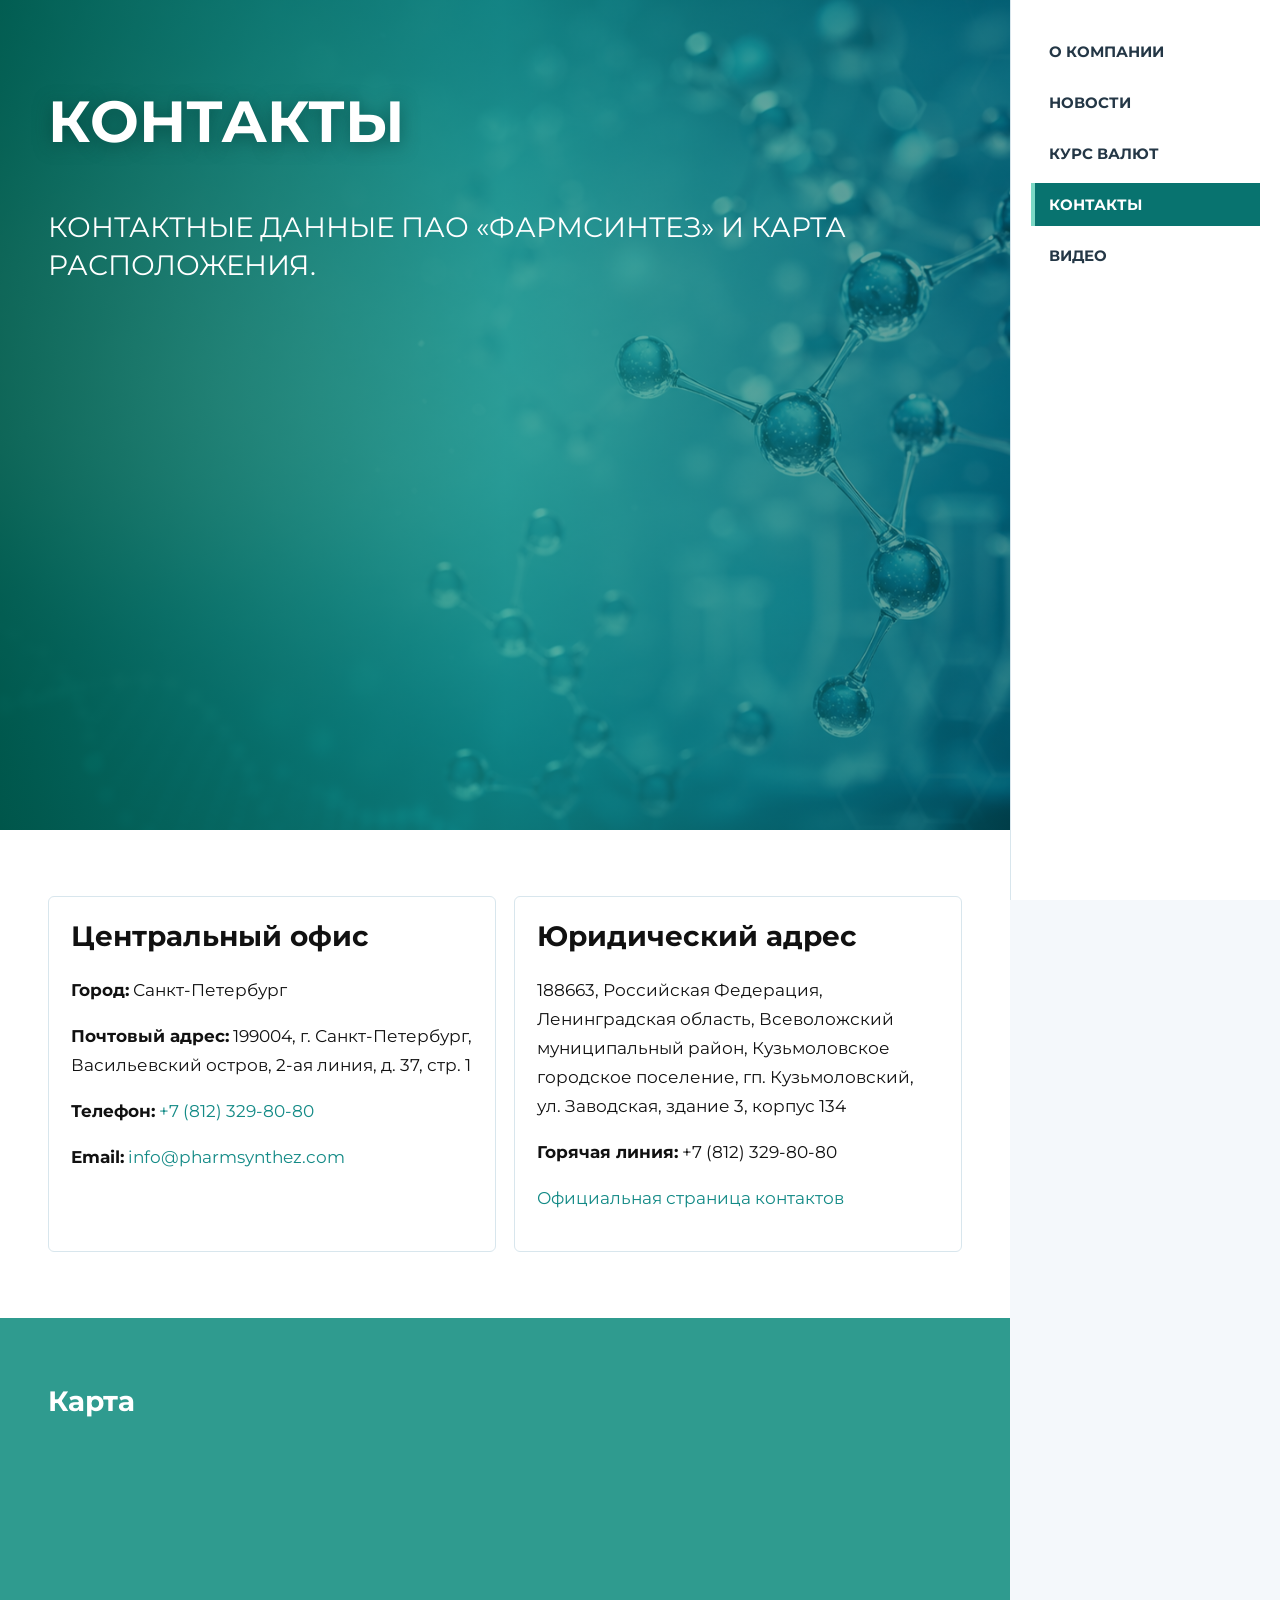
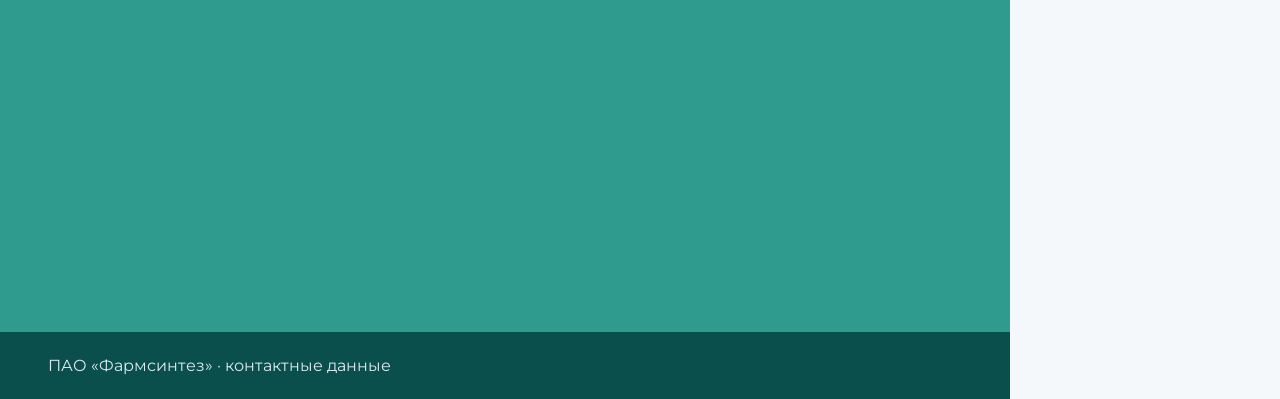
==== contacts.html @ b26e0d27 "готово" ====
<!DOCTYPE html>
<html lang="ru">
<head>
    <meta charset="UTF-8">
    <meta name="viewport" content="width=device-width, initial-scale=1.0">
    <title>Фармсинтез — контакты</title>
    <link rel="preconnect" href="https://fonts.googleapis.com">
    <link rel="preconnect" href="https://fonts.gstatic.com" crossorigin>
    <link href="https://fonts.googleapis.com/css2?family=Montserrat:wght@400;500;600;700;800&display=swap" rel="stylesheet">
    <link rel="stylesheet" href="main.css">
    <link rel="icon" type="image/png" sizes="32x32" href="favicon-32x32.png">
    <link rel="icon" type="image/png" sizes="16x16" href="favicon-16x16.png">
</head>
<body>
    <div class="container">
        <main>
            <section class="hero">
                <h1>Контакты</h1>
                <p class="lead">Контактные данные ПАО «Фармсинтез» и карта расположения.</p>
            </section>

            <section class="info-section">
                <div class="section-inner contact-grid">
                <div class="card">
                    <h2>Центральный офис</h2>
                    <p><strong>Город:</strong> Санкт-Петербург</p>
                    <p><strong>Почтовый адрес:</strong> 199004, г. Санкт-Петербург, Васильевский остров, 2-ая линия, д. 37, стр. 1</p>
                    <p><strong>Телефон:</strong> <a href="tel:+78123298080">+7 (812) 329-80-80</a></p>
                    <p><strong>Email:</strong> <a href="mailto:info@pharmsynthez.com">info@pharmsynthez.com</a></p>
                </div>

                <div class="card">
                    <h2>Юридический адрес</h2>
                    <p>188663, Российская Федерация, Ленинградская область, Всеволожский муниципальный район, Кузьмоловское городское поселение, гп. Кузьмоловский, ул. Заводская, здание 3, корпус 134</p>
                    <p><strong>Горячая линия:</strong> +7 (812) 329-80-80</p>
                    <p><a href="https://pharmsynthez.com/kontakty/" target="_blank">Официальная страница контактов</a></p>
                </div>
                </div>
            </section>

            <section class="info-section section-accent">
                <div class="section-inner">
                <h2>Карта</h2>
                <iframe class="map" src="https://yandex.ru/map-widget/v1/?text=199004%2C%20%D0%A1%D0%B0%D0%BD%D0%BA%D1%82-%D0%9F%D0%B5%D1%82%D0%B5%D1%80%D0%B1%D1%83%D1%80%D0%B3%2C%20%D0%92%D0%B0%D1%81%D0%B8%D0%BB%D1%8C%D0%B5%D0%B2%D1%81%D0%BA%D0%B8%D0%B9%20%D0%BE%D1%81%D1%82%D1%80%D0%BE%D0%B2%2C%202-%D0%B0%D1%8F%20%D0%BB%D0%B8%D0%BD%D0%B8%D1%8F%2C%2037&z=15"></iframe>
                </div>
            </section>
        </main>

        <nav class="menu">
            <a href="index.html">О компании</a>
            <a href="news.html">Новости</a>
            <a href="currency.html">Курс валют</a>
            <a class="active" href="contacts.html">Контакты</a>
            <a href="video.html">Видео</a>
        </nav>
    </div>

    <footer>ПАО «Фармсинтез» · контактные данные</footer>
</body>
</html>
---- main.css ----
* {
    box-sizing: border-box;
}

html {
    scroll-behavior: smooth;
}

body {
    margin: 0;
    padding-right: 270px;
    font-family: "Montserrat", Arial, sans-serif;
    background: #f4f8fb;
    color: #243746;
}

a {
    color: #138a86;
    text-decoration: none;
}

a:hover {
    color: #0d6f6c;
    text-decoration: underline;
}

h1, h2, h3 {
    margin-top: 0;
}

h1 {
    font-family: "Eurostile Bold Extended", "Eurostile Extended", "Montserrat", Arial, sans-serif;
    font-size: 42px;
    text-transform: uppercase;
}

h2 {
    font-family: "Eurostile Bold Extended", "Eurostile Extended", "Montserrat", Arial, sans-serif;
    font-size: 28px;
}

main {
    padding: 0;
}

.menu {
    position: fixed;
    top: 0;
    right: 0;
    bottom: 0;
    width: 270px;
    padding: 30px 20px;
    background: #ffffff;
    border-left: 1px solid #d8e6ed;
}

.menu a {
    display: block;
    padding: 12px 14px;
    margin-bottom: 8px;
    border-left: 4px solid transparent;
    color: #243746;
    font-family: "Eurostile Bold Extended", "Eurostile Extended", "Montserrat", Arial, sans-serif;
    font-size: 15px;
    font-weight: 700;
    text-transform: uppercase;
}

.menu a:hover {
    background: #e8f6f2;
    border-left-color: #33b49f;
    color: #0d6f6c;
    text-decoration: none;
}

.menu a.active {
    background: #08736f;
    border-left-color: #7bd8c5;
    color: #ffffff;
}

.hero {
    min-height: calc(100vh - 70px);
    padding: 86px 48px;
    background:
        linear-gradient(90deg, rgba(0, 91, 72, 0.88), rgba(17, 143, 126, 0.72), rgba(0, 84, 78, 0.58)),
        url("images/hero-pharma.png") center / cover no-repeat;
    color: #ffffff;
}

.hero h1 {
    display: inline-block;
    padding: 0;
    margin-bottom: 24px;
    background: transparent;
    color: #ffffff;
    font-size: 58px;
    text-shadow: 0 3px 18px rgba(0, 54, 50, 0.55);
}

.lead,
.hero .lead {
    max-width: 850px;
    font-family: "Eurostile Bold Extended", "Eurostile Extended", "Montserrat", Arial, sans-serif;
    font-size: 28px;
    line-height: 1.35;
    text-transform: uppercase;
}

.hero-button,
button,
.button {
    display: inline-block;
    border: 0;
    border-radius: 4px;
    background: #138a86;
    color: #ffffff;
    cursor: pointer;
    font: inherit;
    font-weight: 700;
    padding: 12px 18px;
}

.hero-button {
    margin-top: 120px;
    background: #ffffff;
    color: #08736f;
    padding: 14px 28px;
}

.hero-button:hover,
button:hover,
.button:hover {
    background: #0d6f6c;
    color: #ffffff;
    text-decoration: none;
}

.info-section {
    padding: 66px 48px;
    background: #ffffff;
}

.section-accent {
    background: #2f9b8f;
    color: #ffffff;
}

.section-inner {
    max-width: 1180px;
    margin: 0 auto;
}

.info-section h2,
.info-section p {
    color: #111111;
}

.section-accent h2,
.section-accent p,
.section-accent strong,
.section-accent em,
.section-accent u,
.section-accent a {
    color: #ffffff;
}

.info-section p {
    font-size: 17px;
    line-height: 1.7;
}

.section-photo {
    display: block;
    width: 100%;
    max-height: 380px;
    object-fit: cover;
    margin: 24px 0 28px;
}

.card,
.news-card {
    background: #ffffff;
    border: 1px solid #d8e6ed;
    border-radius: 6px;
    padding: 22px;
    margin: 18px 48px;
}

.info-section .card,
.info-section .news-card {
    margin: 0;
}

.info-section .news-card {
    background: transparent;
    border: 0;
    padding: 0;
}

.news-date,
.muted {
    color: #6c7f8b;
    font-size: 14px;
}

.section-accent .news-date {
    color: #e9f7fa;
}

.full-news {
    display: none;
    margin-top: 16px;
    padding-top: 14px;
    border-top: 1px solid #d8e6ed;
}

input,
select {
    border: 1px solid #b9d2dc;
    border-radius: 4px;
    color: #243746;
    font: inherit;
    padding: 10px 12px;
}

.form-row {
    display: flex;
    flex-wrap: wrap;
    gap: 12px;
    margin: 14px 0;
}

.result {
    margin: 16px 0;
    padding: 14px 18px;
    border-left: 4px solid #138a86;
    background: #e8f6f2;
    color: #0b4f4c;
    font-weight: 700;
}

.chart {
    display: flex;
    align-items: flex-end;
    gap: 6px;
    min-height: 280px;
    overflow-x: auto;
    background: #ffffff;
    padding: 18px;
}

.bar {
    min-width: 22px;
    background: #33b49f;
    cursor: pointer;
}

.bar:hover,
.bar.active {
    background: #08736f;
}

.contact-grid {
    display: grid;
    grid-template-columns: repeat(2, 1fr);
    gap: 18px;
}

.map,
.video-frame {
    width: 100%;
    min-height: 420px;
    border: 0;
}

footer {
    display: flex;
    align-items: center;
    justify-content: space-between;
    gap: 20px;
    padding: 24px 48px;
    background: #0b4f4c;
    color: #dcebf0;
}

.to-top {
    flex-shrink: 0;
    padding: 11px 14px;
    border-radius: 4px;
    background: #138a86;
    color: #ffffff;
    font-weight: 700;
}

@media (max-width: 900px) {
    body {
        padding-right: 0;
    }

    .menu {
        position: static;
        width: 100%;
        border-left: 0;
        border-top: 1px solid #d8e6ed;
    }

    .hero,
    .info-section {
        padding: 36px 20px;
    }

    .contact-grid {
        grid-template-columns: 1fr;
    }
}
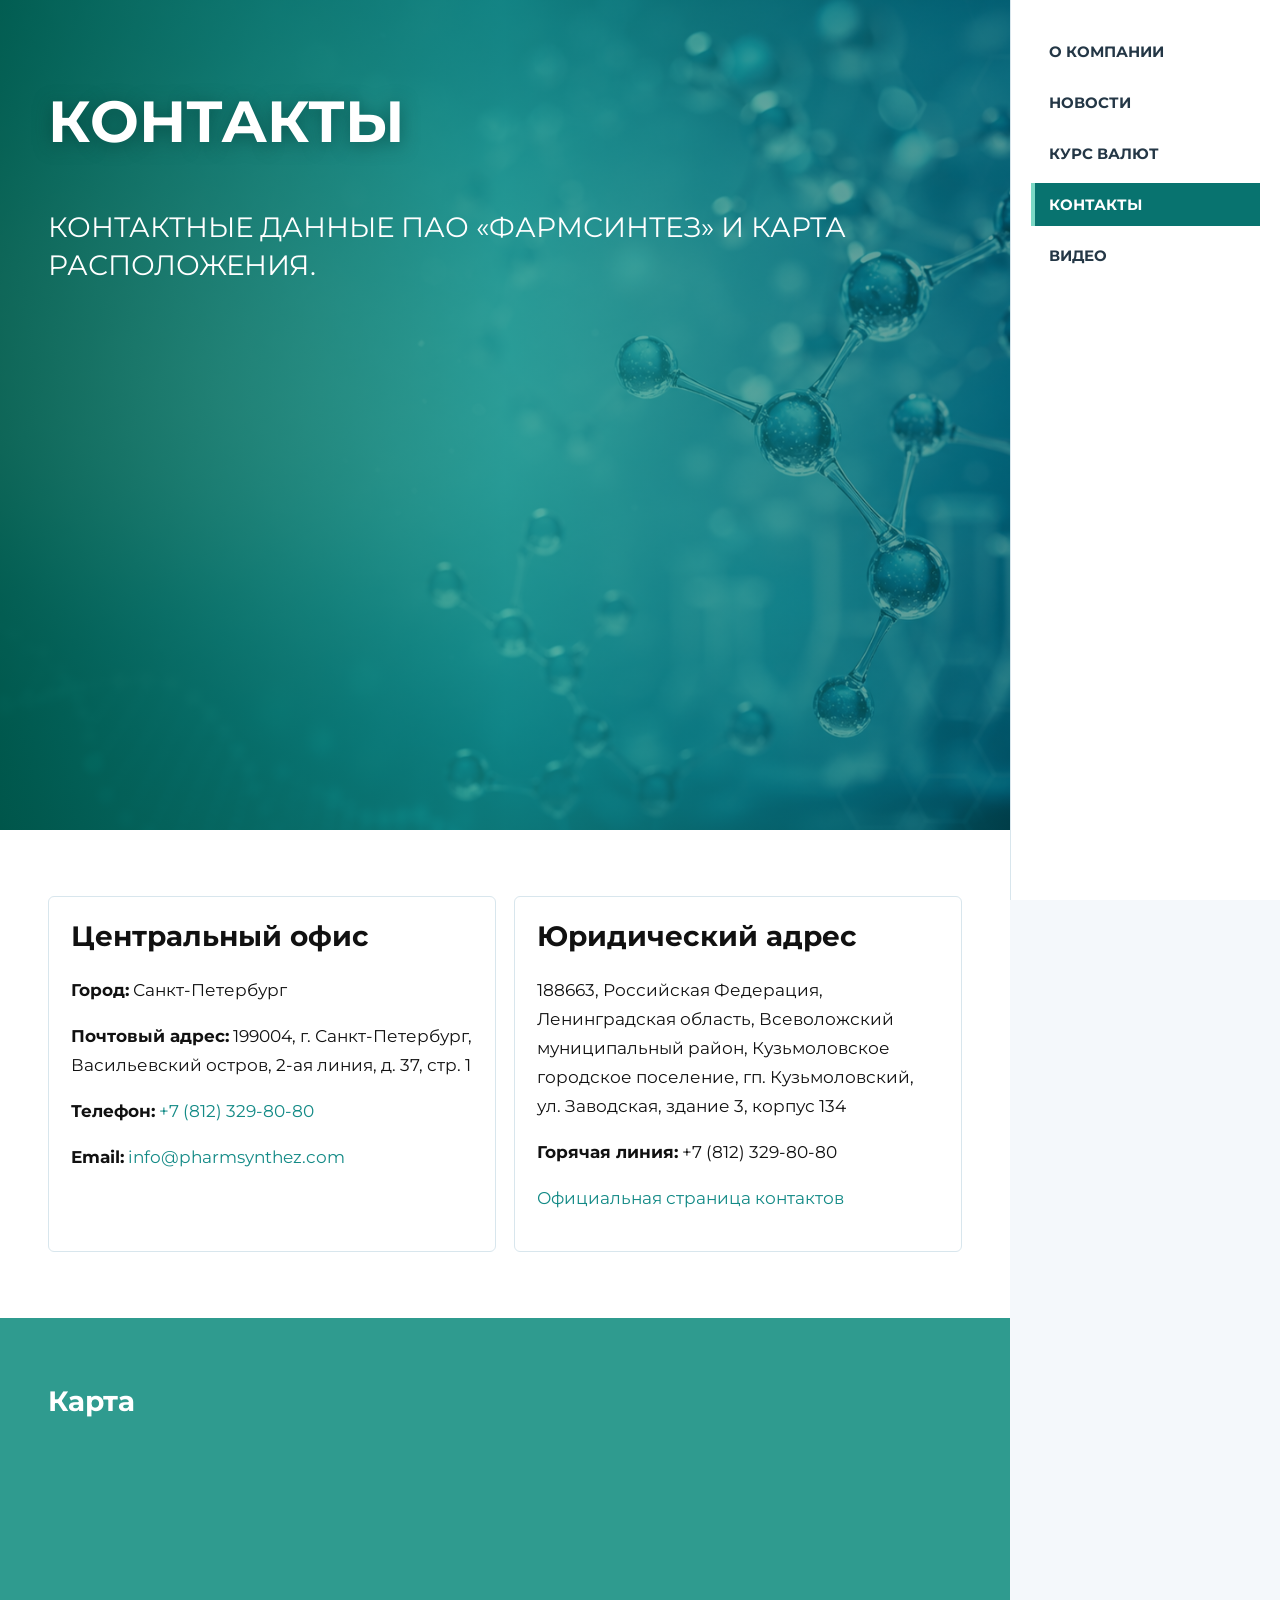
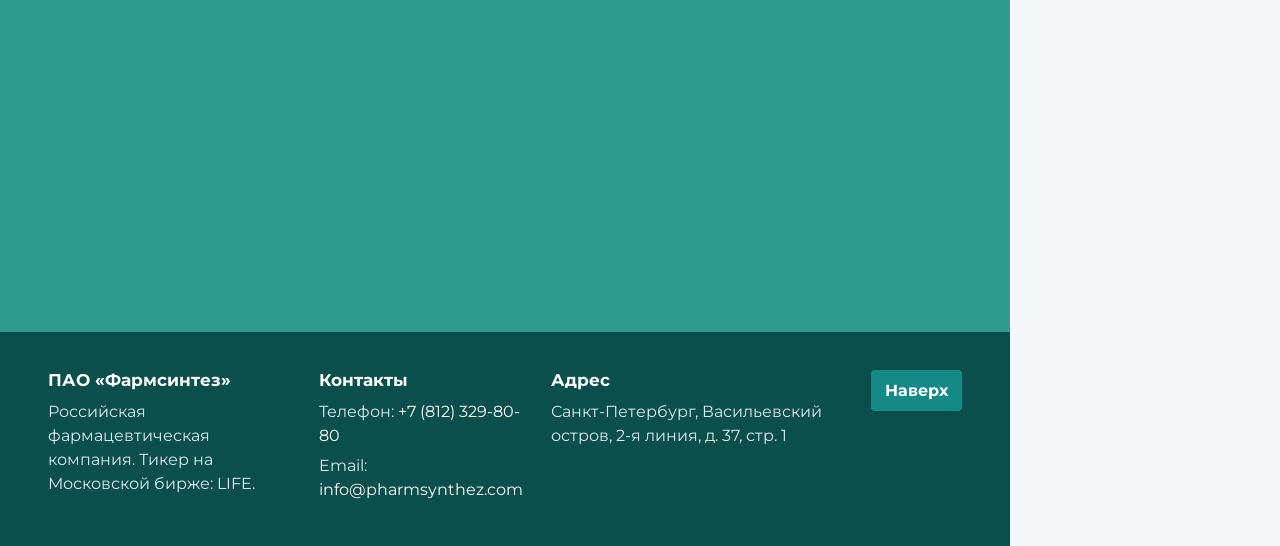
==== commit b8931daf: "правки 2" ====
--- a/contacts.html
+++ b/contacts.html
@@ -55,6 +55,23 @@
         </nav>
     </div>
 
-    <footer>ПАО «Фармсинтез» · контактные данные</footer>
+    <footer>
+        <div class="footer-info">
+            <div>
+                <h3>ПАО «Фармсинтез»</h3>
+                <p>Российская фармацевтическая компания. Тикер на Московской бирже: LIFE.</p>
+            </div>
+            <div>
+                <h3>Контакты</h3>
+                <p>Телефон: <a href="tel:+78123298080">+7 (812) 329-80-80</a></p>
+                <p>Email: <a href="mailto:info@pharmsynthez.com">info@pharmsynthez.com</a></p>
+            </div>
+            <div>
+                <h3>Адрес</h3>
+                <p>Санкт-Петербург, Васильевский остров, 2-я линия, д. 37, стр. 1</p>
+            </div>
+        </div>
+        <a class="to-top" href="#">Наверх</a>
+    </footer>
 </body>
 </html>
--- a/main.css
+++ b/main.css
@@ -276,12 +276,40 @@
 
 footer {
     display: flex;
-    align-items: center;
+    align-items: flex-start;
     justify-content: space-between;
-    gap: 20px;
-    padding: 24px 48px;
+    gap: 36px;
+    padding: 38px 48px;
     background: #0b4f4c;
     color: #dcebf0;
+}
+
+footer a {
+    color: #ffffff;
+}
+
+footer a:hover {
+    color: #d8fff7;
+}
+
+.footer-info {
+    display: grid;
+    grid-template-columns: 1.2fr 1fr 1.4fr;
+    gap: 28px;
+    width: 100%;
+    max-width: 1180px;
+}
+
+.footer-info h3 {
+    margin: 0 0 10px;
+    color: #ffffff;
+    font-size: 17px;
+}
+
+.footer-info p {
+    margin: 6px 0;
+    color: #dcebf0;
+    line-height: 1.5;
 }
 
 .to-top {
@@ -313,4 +341,12 @@
     .contact-grid {
         grid-template-columns: 1fr;
     }
-}
+
+    footer {
+        flex-direction: column;
+    }
+
+    .footer-info {
+        grid-template-columns: 1fr;
+    }
+}
